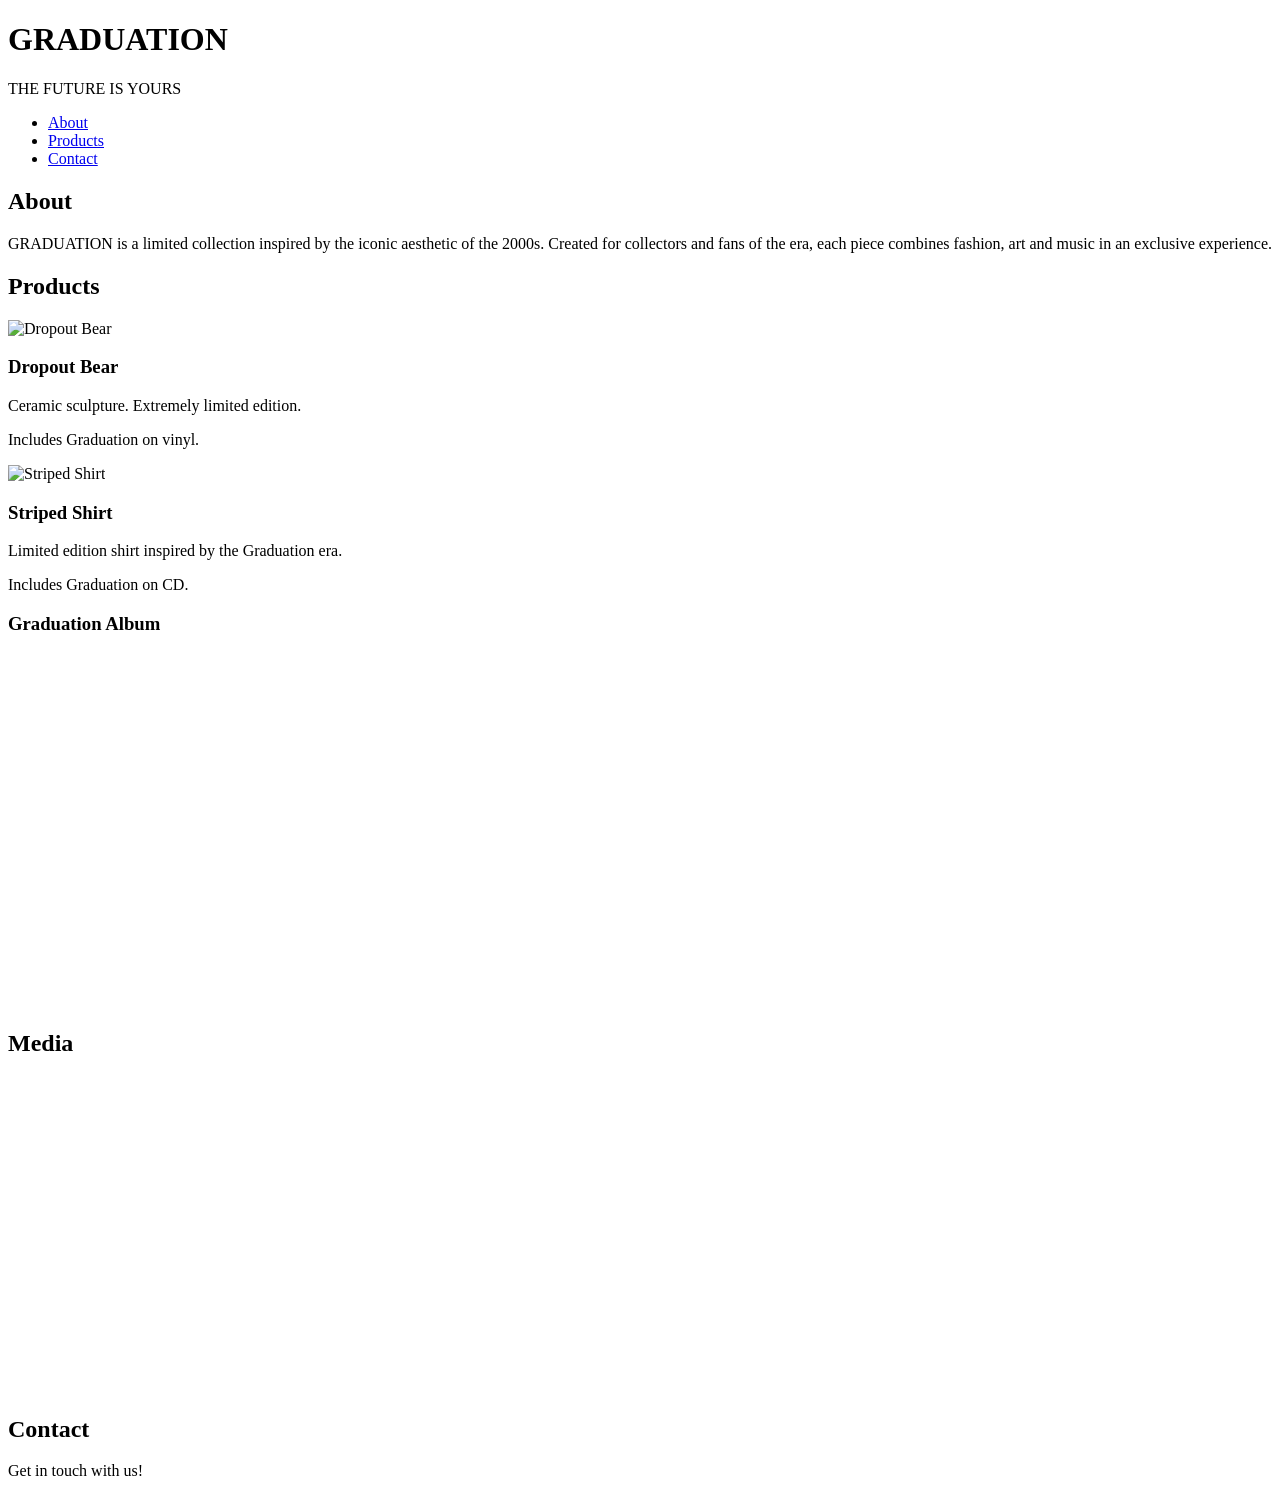
==== site-graduation/index.html @ fa640b5d "graduation site" ====
<!DOCTYPE html>
<html lang="en">
<head>
    <meta charset="UTF-8">
    <meta name="viewport" content="width=device-width, initial-scale=1.0">
    <link rel="stylesheet" href="css/style.css">
    <title>GRADUATION</title>
</head>
<body>
    <header>
        <h1>GRADUATION</h1>
        <p>THE FUTURE IS YOURS</p>
    </header>
    <nav>
        <ul>
            <li><a href="#about">About</a></li>
            <li><a href="#products">Products</a></li>
            <li><a href="#contact">Contact</a></li>
        </ul>
    </nav>
    <section id="about">
        <h2>About</h2>
        <p>GRADUATION is a limited collection inspired by the iconic
        aesthetic of the 2000s. Created for collectors and fans of
        the era, each piece combines fashion, art and music in an
        exclusive experience.</p>
    </section>
    <section id="products">
        <h2>Products</h2>
        <article>
            <img src="media/img/dropout-bear.jpg" alt="Dropout Bear" loading="lazy">
            <h3>Dropout Bear</h3>
            <p>Ceramic sculpture. Extremely limited edition.</p>
            <p>Includes Graduation on vinyl.</p>
        </article>
        <article>
            <img src="media/img/striped-shirt.jpg" alt="Striped Shirt" loading="lazy">
            <h3>Striped Shirt</h3>
            <p>Limited edition shirt inspired by the Graduation era.</p>
            <p>Includes Graduation on CD.</p>
        </article>
    </section>
    <div class="audio">
        <h3>Graduation Album</h3>
       <iframe data-testid="embed-iframe" style="border-radius:12px" src="https://open.spotify.com/embed/album/4SZko61aMnmgvNhfhgTuD3?utm_source=generator&si=0a57d7dd8cbe471b" width="100%" height="352" frameBorder="0" allowfullscreen="" allow="autoplay; clipboard-write; encrypted-media; fullscreen; picture-in-picture" loading="lazy"></iframe>
    <section id="media">
        <h2>Media</h2>
        <iframe width="560" height="315" src="https://www.youtube.com/watch?v=BOhsMF_4TtY" title="YouTube video player" frameborder="0" allow="accelerometer; autoplay; clipboard-write; encrypted-media; gyroscope; picture-in-picture" allowfullscreen>Your browser does not support the video element.</iframe>
    </section>
    
    </div>
    <section id="contact">
        <h2>Contact</h2>
        <p>Get in touch with us!</p>
    </section>
</body>
</html>
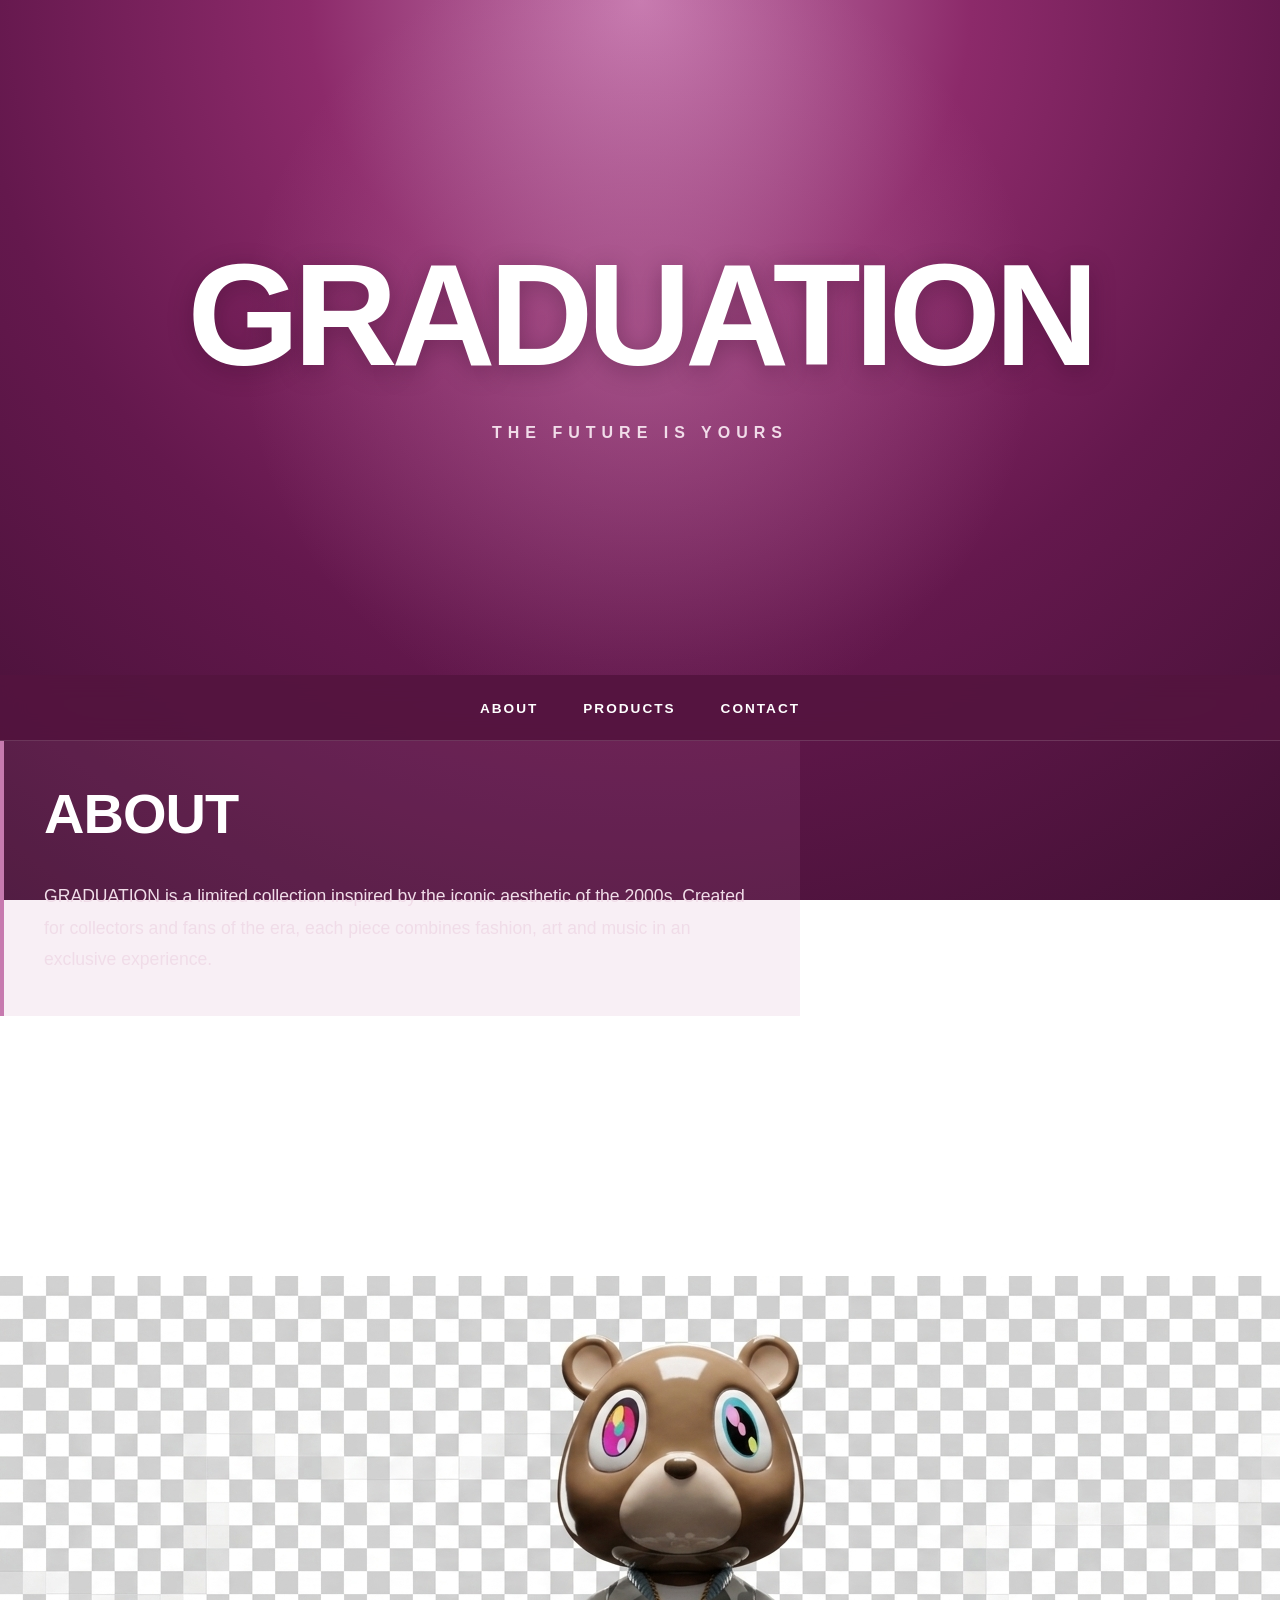
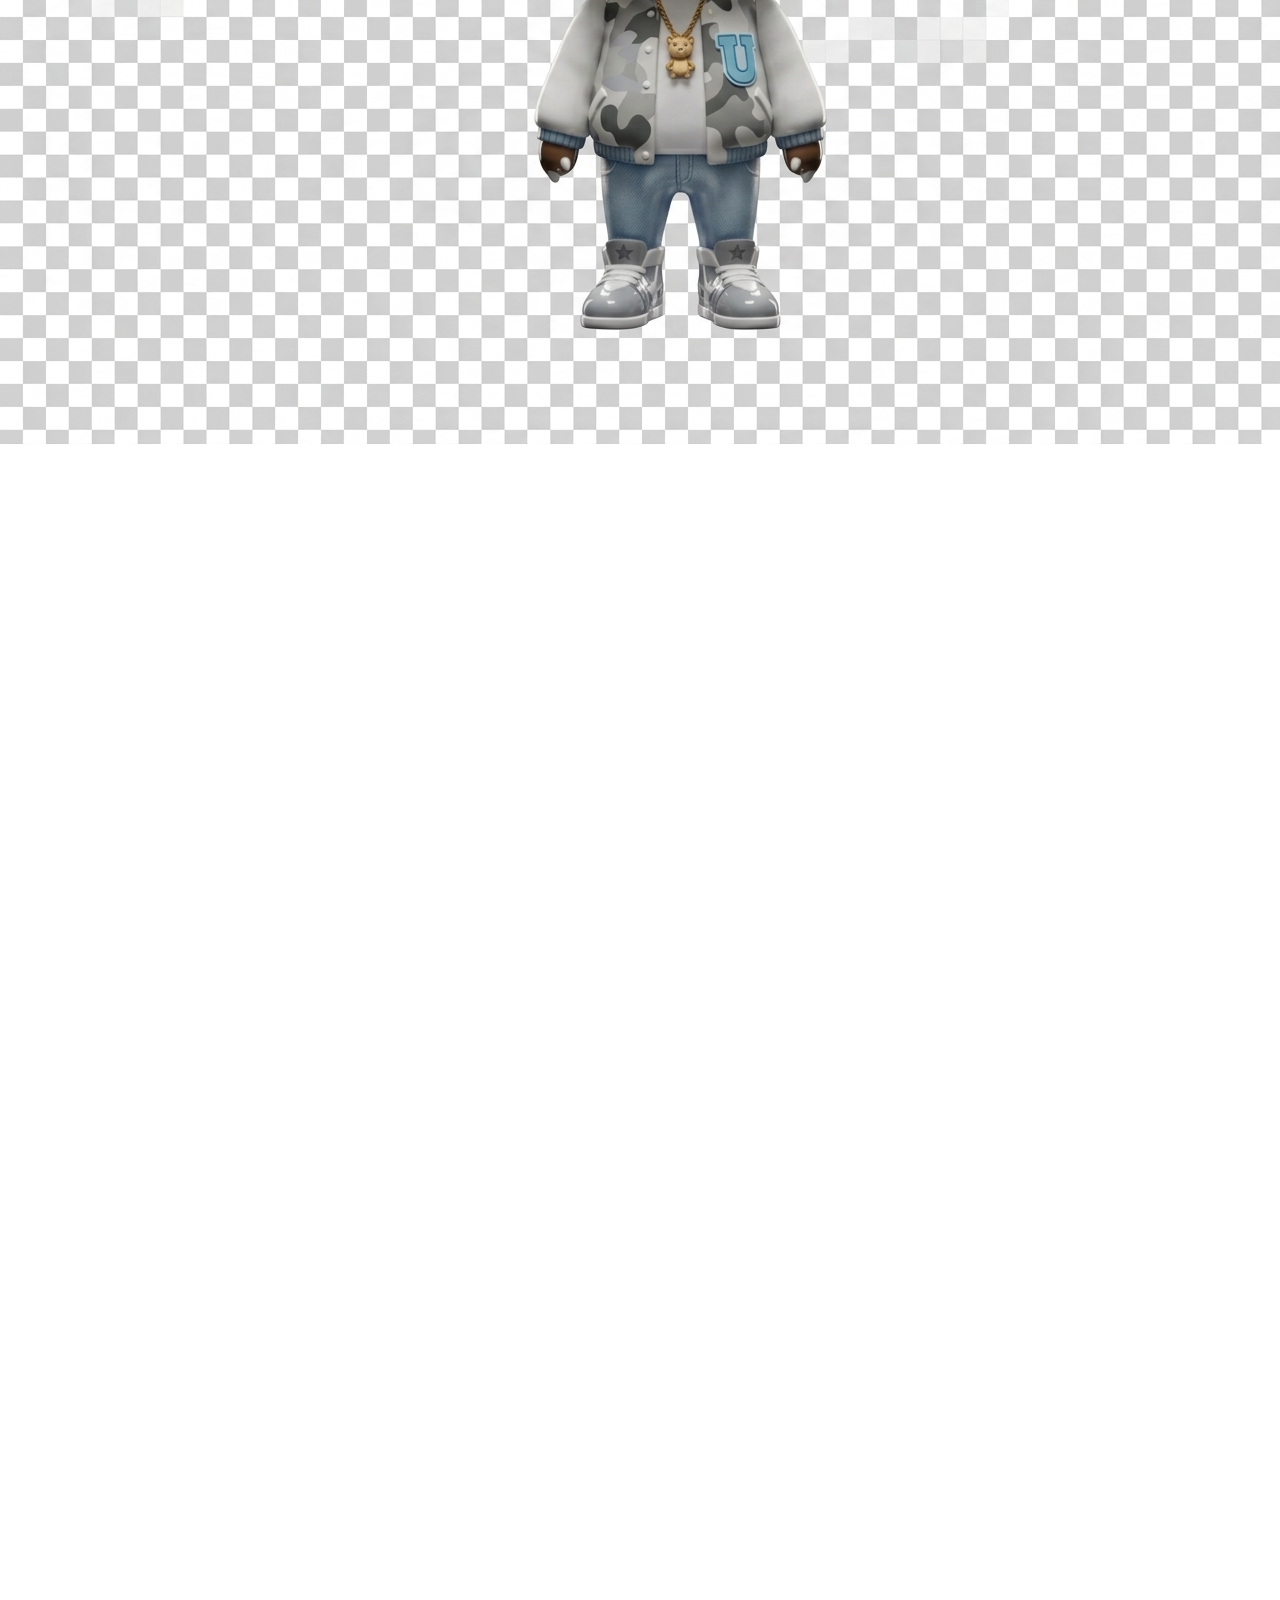
==== commit 08708e44: "Aula 07 e algumas atualizaçoes" ====
--- a/site-graduation/index.html
+++ b/site-graduation/index.html
@@ -28,7 +28,7 @@
     <section id="products">
         <h2>Products</h2>
         <article>
-            <img src="media/img/dropout-bear.jpg" alt="Dropout Bear" loading="lazy">
+            <img src="media/img/dropout-bear(2).jpg" alt="Dropout Bear" loading="lazy">
             <h3>Dropout Bear</h3>
             <p>Ceramic sculpture. Extremely limited edition.</p>
             <p>Includes Graduation on vinyl.</p>
@@ -45,13 +45,16 @@
        <iframe data-testid="embed-iframe" style="border-radius:12px" src="https://open.spotify.com/embed/album/4SZko61aMnmgvNhfhgTuD3?utm_source=generator&si=0a57d7dd8cbe471b" width="100%" height="352" frameBorder="0" allowfullscreen="" allow="autoplay; clipboard-write; encrypted-media; fullscreen; picture-in-picture" loading="lazy"></iframe>
     <section id="media">
         <h2>Media</h2>
-        <iframe width="560" height="315" src="https://www.youtube.com/watch?v=BOhsMF_4TtY" title="YouTube video player" frameborder="0" allow="accelerometer; autoplay; clipboard-write; encrypted-media; gyroscope; picture-in-picture" allowfullscreen>Your browser does not support the video element.</iframe>
+        <iframe width="560" height="315" src="https://www.youtube.com/watch?v=BOhsMF_4TtY" title="Speech" frameborder="0" allow="accelerometer; autoplay; clipboard-write; encrypted-media; gyroscope; picture-in-picture" allowfullscreen>Your browser does not support the video element.</iframe>
     </section>
     
     </div>
     <section id="contact">
         <h2>Contact</h2>
-        <p>Get in touch with us!</p>
+        <p>Get in touch with us: Graduation2007@gmail.com</p>
     </section>
+    <footer>
+        <p>&copy; 2007 GRADUATION. All rights reserved.</p>
+    </footer>
 </body>
 </html>
--- a/site-graduation/css/style.css
+++ b/site-graduation/css/style.css
@@ -0,0 +1,296 @@
+/* =========================================
+   GRADUATION
+   Color: #8C2A6A
+========================================= */
+
+
+/* =========================================
+   RESET
+========================================= */
+
+* {
+    margin: 0;
+    padding: 0;
+    box-sizing: border-box;
+}
+
+html {
+    scroll-behavior: smooth;
+}
+
+body {
+    font-family: Arial, Helvetica, sans-serif;
+    color: #ffffff;
+
+    background:
+        radial-gradient(
+            circle at 50% 0%,
+            #c77aaf 0%,
+            #8c2a6a 30%,
+            #64184d 60%,
+            #421034 100%
+        );
+
+    background-attachment: fixed;
+}
+
+
+/* =========================================
+   HEADER
+========================================= */
+
+header {
+    min-height: 75vh;
+
+    display: flex;
+    flex-direction: column;
+    justify-content: center;
+    align-items: center;
+
+    text-align: center;
+
+    padding: 60px 20px;
+
+    background:
+        radial-gradient(
+            circle at center,
+            rgba(214, 153, 195, 0.35),
+            transparent 55%
+        );
+}
+
+header h1 {
+    font-family: Arial, Helvetica, sans-serif;
+
+    font-size: clamp(4rem, 12vw, 9rem);
+
+    font-weight: 900;
+
+    letter-spacing: -6px;
+
+    color: #ffffff;
+
+    text-shadow:
+        0 5px 25px rgba(50, 8, 38, 0.35);
+}
+
+header p {
+    margin-top: 25px;
+
+    color: #f1dce9;
+
+    font-size: 1rem;
+
+    font-weight: bold;
+
+    letter-spacing: 6px;
+}
+
+
+/* =========================================
+   NAVIGATION
+========================================= */
+
+nav {
+    position: sticky;
+    top: 0;
+
+    z-index: 100;
+
+    background: rgba(84, 20, 63, 0.85);
+
+    backdrop-filter: blur(12px);
+
+    border-bottom: 1px solid rgba(255, 255, 255, 0.15);
+}
+
+nav ul {
+    min-height: 65px;
+
+    display: flex;
+    justify-content: center;
+    align-items: center;
+
+    gap: 45px;
+
+    list-style: none;
+}
+
+nav a {
+    color: #ffffff;
+
+    text-decoration: none;
+
+    font-size: 0.85rem;
+
+    font-weight: bold;
+
+    letter-spacing: 2px;
+
+    text-transform: uppercase;
+
+    transition: color 0.3s ease;
+}
+
+nav a:hover {
+    color: #e7b8d3;
+}
+
+
+/* =========================================
+   MAIN
+========================================= */
+
+main {
+    width: min(1150px, 90%);
+
+    margin: auto;
+
+    padding: 100px 0;
+}
+
+section {
+    margin-bottom: 130px;
+}
+
+section h2 {
+    margin-bottom: 35px;
+
+    font-size: clamp(2rem, 5vw, 3.5rem);
+
+    font-weight: 900;
+
+    text-transform: uppercase;
+
+    letter-spacing: -1px;
+
+    color: #ffffff;
+}
+
+
+/* =========================================
+   ABOUT
+========================================= */
+
+#about {
+    max-width: 800px;
+
+    padding: 40px;
+
+    background: rgba(199, 122, 175, 0.12);
+
+    border-left: 4px solid #c77aaf;
+}
+
+#about p {
+    color: #f0dce8;
+
+    font-size: 1.1rem;
+
+    line-height: 1.8;
+}
+
+
+/* =========================================
+   PRODUCTS
+========================================= */
+
+#products {
+    display: grid;
+
+    grid-template-columns: 1.3fr 0.7fr;
+
+    gap: 30px;
+
+    align-items: start;
+}
+
+#products h2 {
+    grid-column: 1 / -1;
+}
+
+
+/* =========================================
+   PRODUCT
+========================================= */
+
+.product {
+    overflow: hidden;
+
+    background:
+        linear-gradient(
+            145deg,
+            rgba(199, 122, 175, 0.20),
+            rgba(84, 20, 63, 0.35)
+        );
+
+    border: 1px solid rgba(255, 255, 255, 0.15);
+
+    box-shadow:
+        0 20px 50px rgba(53, 8, 40, 0.25);
+
+    transition:
+        transform 0.3s ease,
+        box-shadow 0.3s ease;
+}
+
+.product:hover {
+    transform: translateY(-8px);
+
+    box-shadow:
+        0 30px 70px rgba(53, 8, 40, 0.35);
+}
+/* =========================================
+   PRODUCT IMAGES
+========================================= */
+
+.product img {
+    display: block;
+    width: 100%;
+    object-fit: contain;
+}
+
+
+/* =========================================
+   DROPOUT BEAR
+========================================= */
+
+ .product img {
+    width: 1%;
+    height: 600px;
+
+    object-fit: contain;
+    object-position: center;
+
+    padding: 30px;
+
+    background:
+        radial-gradient(
+            circle at center,
+            #c77aaf 0%,
+            #8c2a6a 50%,
+            #54143f 100%
+        );
+}
+
+
+/* =========================================
+   STRIPED SHIRT
+========================================= */
+
+.product:not(.featured) img {
+    width: 100%;
+    height: 400px;
+
+    object-fit: contain;
+    object-position: center;
+
+    padding: 25px;
+
+    background:
+        linear-gradient(
+            145deg,
+            #a94c88,
+            #6a1e52
+        );
+}
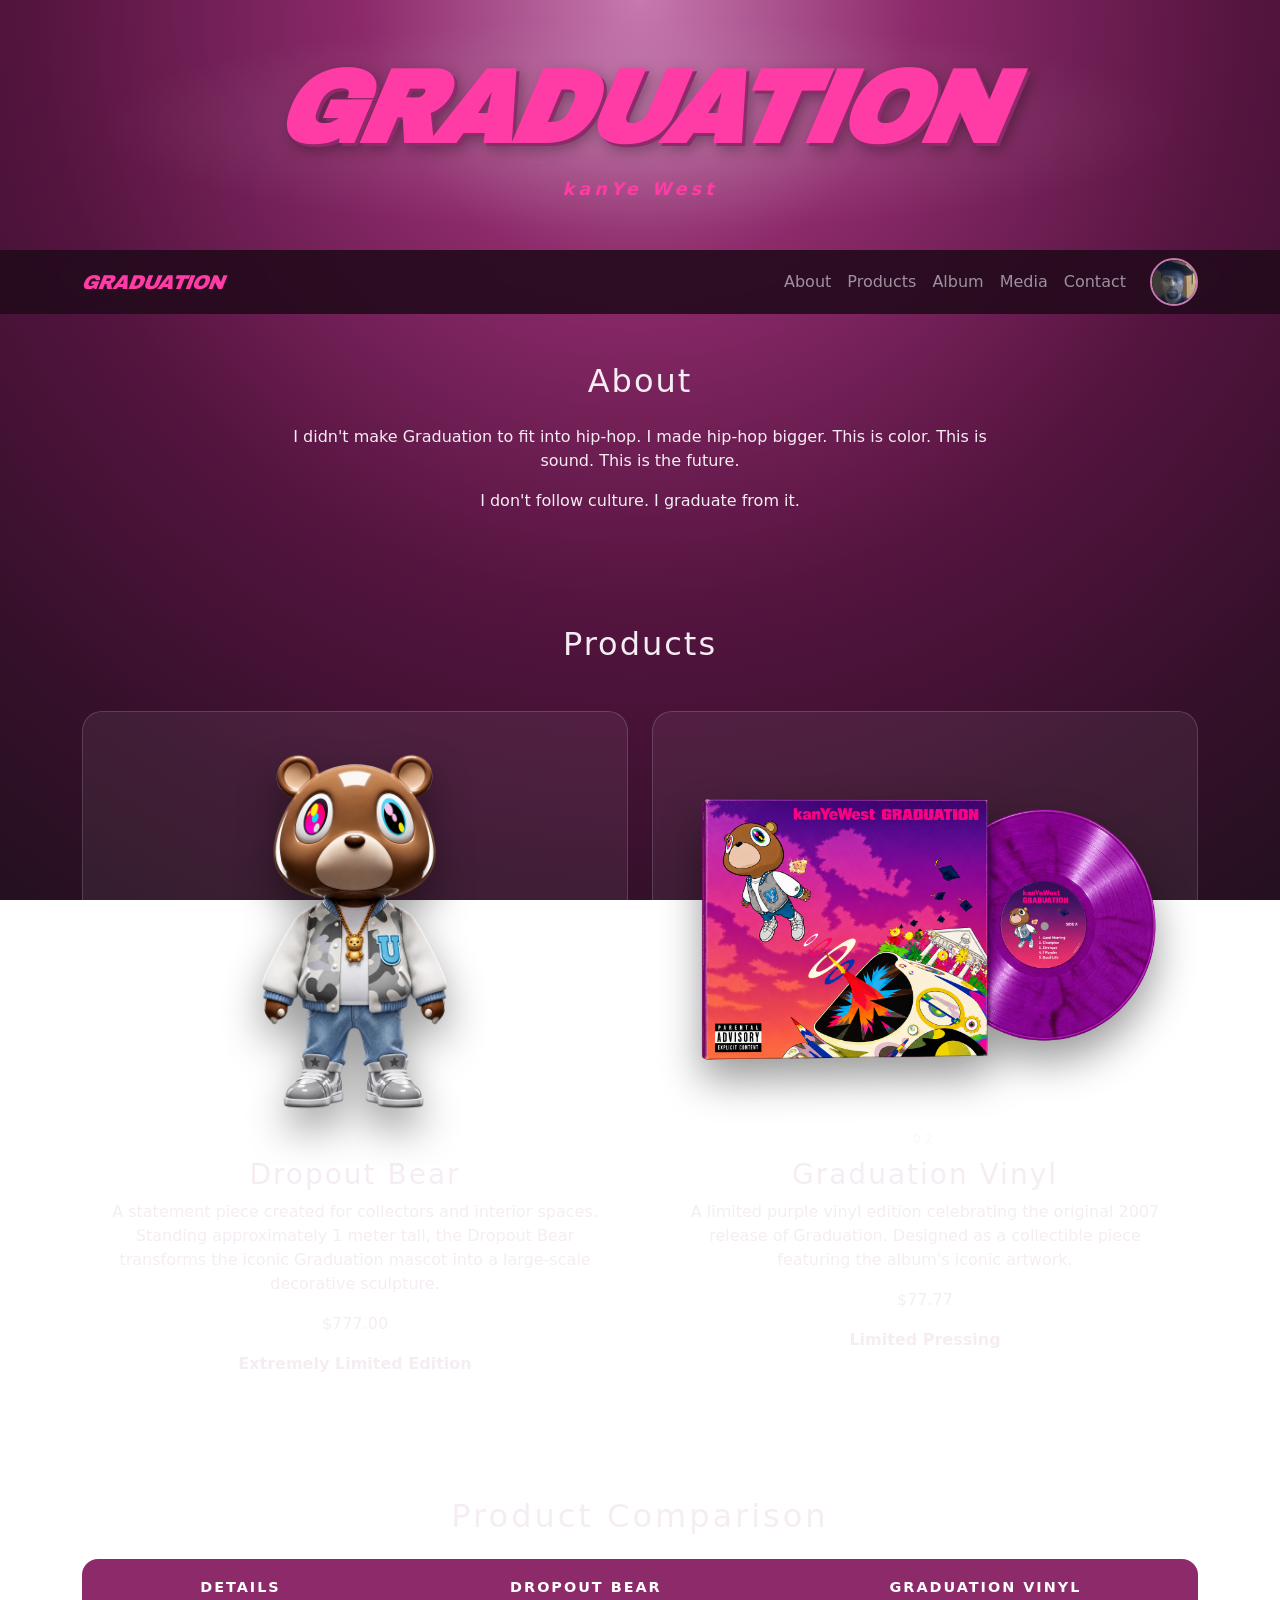
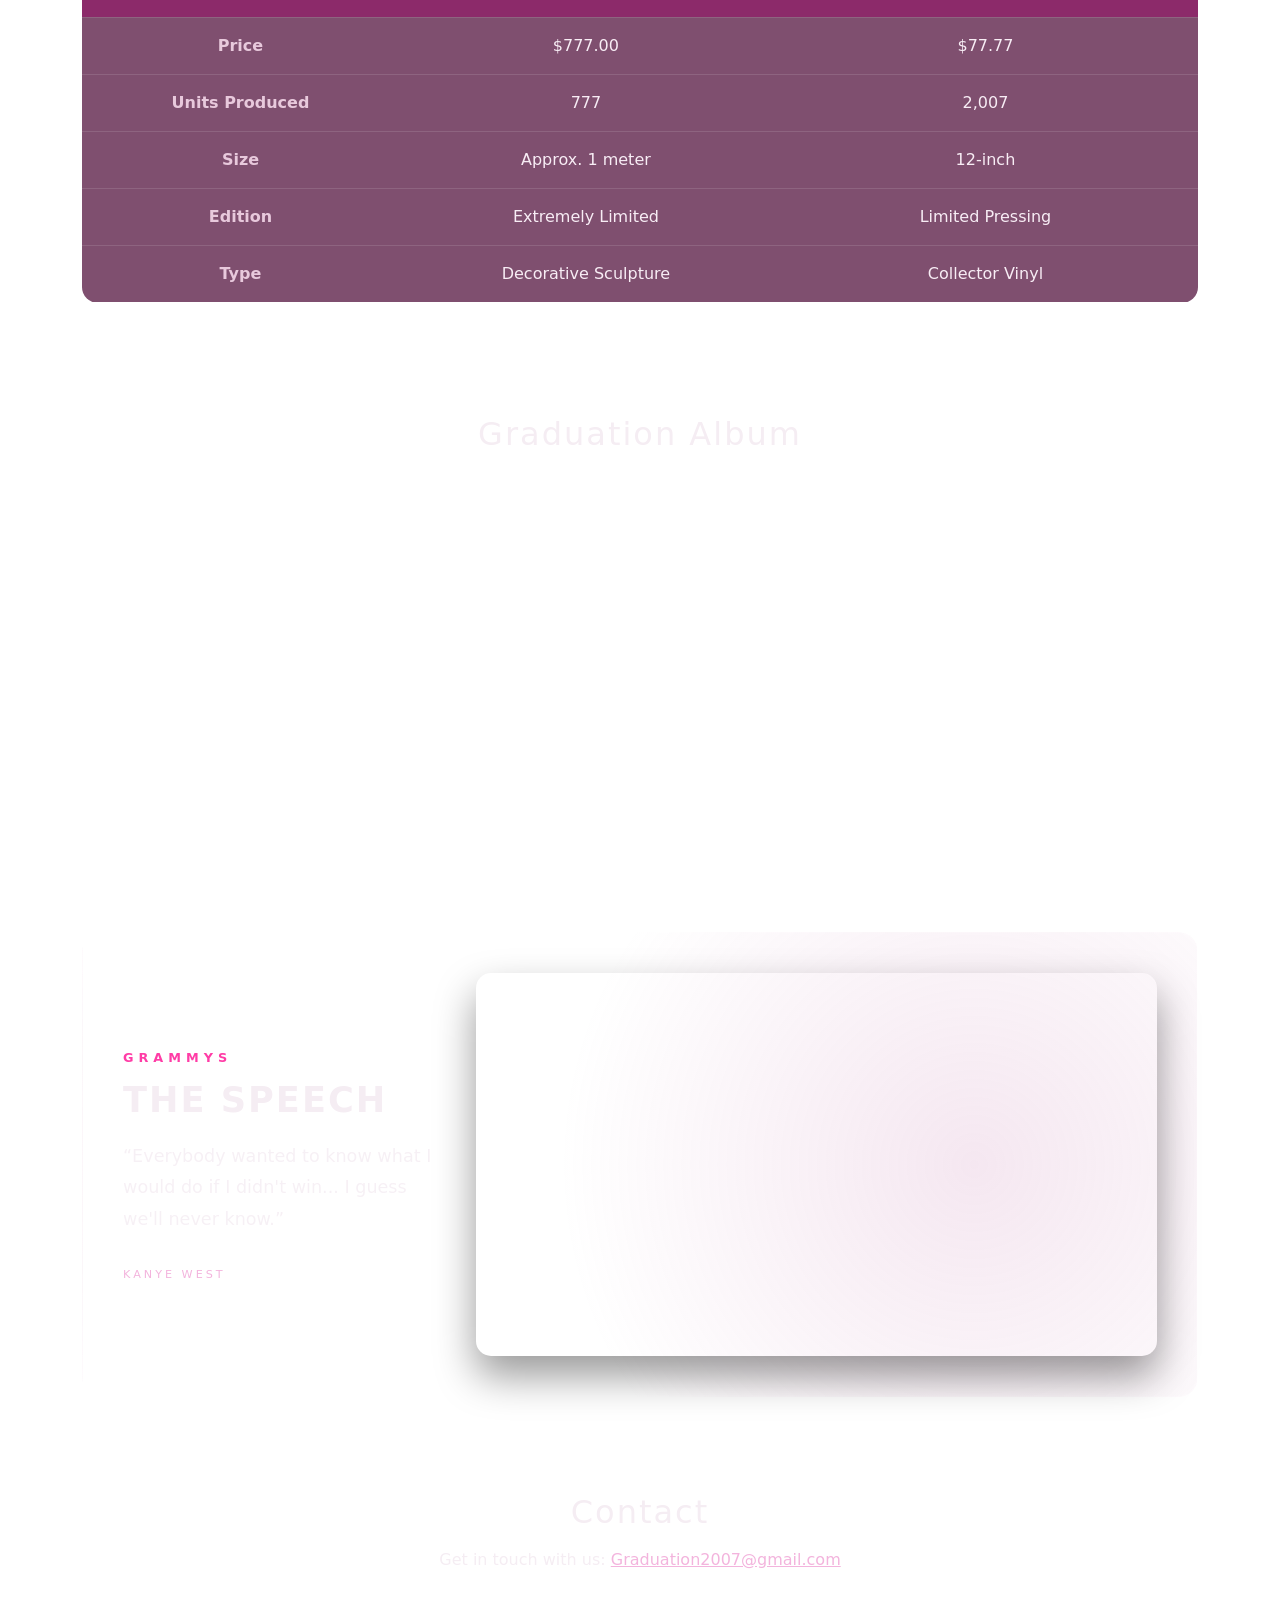
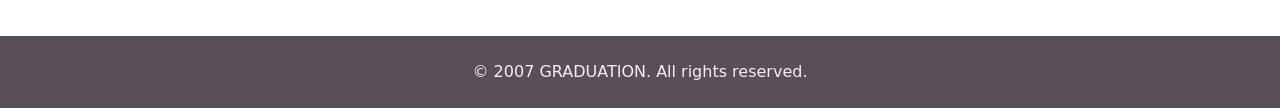
==== commit 320cc0cf: "Site Graduation completed" ====
--- a/site-graduation/index.html
+++ b/site-graduation/index.html
@@ -1,60 +1,355 @@
 <!DOCTYPE html>
 <html lang="en">
+
 <head>
     <meta charset="UTF-8">
     <meta name="viewport" content="width=device-width, initial-scale=1.0">
+    <link rel="icon" type="image/png" href="media/img/bear-icon.png">
+
+    <!-- Bootstrap -->
+    <link href="https://cdn.jsdelivr.net/npm/bootstrap@5.3.8/dist/css/bootstrap.min.css" rel="stylesheet">
+    <link rel="preconnect" href="https://fonts.googleapis.com">
+    <link rel="preconnect" href="https://fonts.gstatic.com" crossorigin>
+
+    <link href="https://fonts.googleapis.com/css2?family=Archivo+Black&display=swap" rel="stylesheet">
+
     <link rel="stylesheet" href="css/style.css">
+
+    <!-- Seu CSS -->
+    <link rel="stylesheet" href="css/style.css">
+
     <title>GRADUATION</title>
 </head>
+
 <body>
-    <header>
-        <h1>GRADUATION</h1>
-        <p>THE FUTURE IS YOURS</p>
-    </header>
-    <nav>
-        <ul>
-            <li><a href="#about">About</a></li>
-            <li><a href="#products">Products</a></li>
-            <li><a href="#contact">Contact</a></li>
-        </ul>
+
+    <!-- HEADER -->
+    <header class="text-center py-5">
+    <div class="container">
+        <h1 class="graduation-logo">GRADUATION</h1>
+        <p class="kanye-name">kanYe West</p>
+    </div>
+</header>
+
+
+    <!-- NAV -->
+    <nav class="navbar navbar-expand-md navbar-dark sticky-top">
+        <div class="container">
+
+            <a class="navbar-brand graduation-brand" href="#">GRADUATION</a>
+
+            <button class="navbar-toggler" type="button" data-bs-toggle="collapse" data-bs-target="#menu">
+                <span class="navbar-toggler-icon"></span>
+            </button>
+
+            <div class="collapse navbar-collapse" id="menu">
+
+                <ul class="navbar-nav ms-auto">
+
+                    <li class="nav-item">
+                        <a class="nav-link" href="#about">About</a>
+                    </li>
+
+                    <li class="nav-item">
+                        <a class="nav-link" href="#products">Products</a>
+                    </li>
+
+                    <li class="nav-item">
+                        <a class="nav-link" href="#album">Album</a>
+                    </li>
+
+                    <li class="nav-item">
+                        <a class="nav-link" href="#media">Media</a>
+                    </li>
+
+                    <li class="nav-item">
+                        <a class="nav-link" href="#contact">Contact</a>
+                    </li>
+
+                </ul>
+
+                <img src="media/img/User.jpg" alt="User" class="user-photo ms-3">
+
+            </div>
+
+        </div>
     </nav>
-    <section id="about">
-        <h2>About</h2>
-        <p>GRADUATION is a limited collection inspired by the iconic
-        aesthetic of the 2000s. Created for collectors and fans of
-        the era, each piece combines fashion, art and music in an
-        exclusive experience.</p>
-    </section>
-    <section id="products">
-        <h2>Products</h2>
-        <article>
-            <img src="media/img/dropout-bear(2).jpg" alt="Dropout Bear" loading="lazy">
-            <h3>Dropout Bear</h3>
-            <p>Ceramic sculpture. Extremely limited edition.</p>
-            <p>Includes Graduation on vinyl.</p>
-        </article>
-        <article>
-            <img src="media/img/striped-shirt.jpg" alt="Striped Shirt" loading="lazy">
-            <h3>Striped Shirt</h3>
-            <p>Limited edition shirt inspired by the Graduation era.</p>
-            <p>Includes Graduation on CD.</p>
-        </article>
-    </section>
-    <div class="audio">
-        <h3>Graduation Album</h3>
-       <iframe data-testid="embed-iframe" style="border-radius:12px" src="https://open.spotify.com/embed/album/4SZko61aMnmgvNhfhgTuD3?utm_source=generator&si=0a57d7dd8cbe471b" width="100%" height="352" frameBorder="0" allowfullscreen="" allow="autoplay; clipboard-write; encrypted-media; fullscreen; picture-in-picture" loading="lazy"></iframe>
-    <section id="media">
-        <h2>Media</h2>
-        <iframe width="560" height="315" src="https://www.youtube.com/watch?v=BOhsMF_4TtY" title="Speech" frameborder="0" allow="accelerometer; autoplay; clipboard-write; encrypted-media; gyroscope; picture-in-picture" allowfullscreen>Your browser does not support the video element.</iframe>
-    </section>
-    
-    </div>
-    <section id="contact">
-        <h2>Contact</h2>
-        <p>Get in touch with us: Graduation2007@gmail.com</p>
-    </section>
-    <footer>
-        <p>&copy; 2007 GRADUATION. All rights reserved.</p>
+
+
+    <main>
+
+        <!-- ABOUT -->
+        <section id="about" class="container py-5 text-center">
+
+            <div class="row justify-content-center">
+
+                <div class="col-lg-8">
+
+                    <h2 class="mb-4">About</h2>
+
+                    <p class="about-quote">
+                        I didn't make Graduation to fit into hip-hop.
+    I made hip-hop bigger.
+    This is color. This is sound. This is the future.
+                    </p>
+                    <p class="about-quote">
+                        I don't follow culture. I graduate from it.
+
+                    </p>
+
+                </div>
+
+            </div>
+
+        </section>
+
+
+        <!-- PRODUCTS -->
+        <section id="products" class="container py-5">
+
+            <h2 class="text-center mb-5">
+                Products
+            </h2>
+
+
+            <div class="row g-4 align-items-stretch">
+
+                <!-- BEAR -->
+                <div class="col-md-6">
+
+                    <article class="product-card h-100 p-4 text-center">
+
+                        <div class="product-image d-flex justify-content-center align-items-center">
+                            <img src="media/img/dropoutbear.png" class="img-fluid bear" alt="Dropout Bear">
+                        </div>
+
+                        <span class="product-number">
+                            01
+                        </span>
+
+                        <h3 class="mt-2">
+                            Dropout Bear
+                        </h3>
+
+                        <p>
+                            A statement piece created for collectors and interior spaces.
+                            Standing approximately 1 meter tall, the Dropout Bear transforms
+                            the iconic Graduation mascot into a large-scale decorative sculpture.
+                        </p>
+                        <p class="price">$777.00</p>
+
+                        <p class="fw-bold mb-0">
+                            Extremely Limited Edition
+
+                        </p>
+
+
+
+                    </article>
+
+                </div>
+
+
+                <!-- VINYL -->
+                <div class="col-md-6">
+
+                    <article class="product-card h-100 p-4 text-center">
+
+                        <div class="product-image d-flex justify-content-center align-items-center">
+                            <img src="media/img/graduation-vinyl.png" class="img-fluid vinyl" alt="Graduation Vinyl">
+                        </div>
+
+                        <span class="product-number">
+                            02
+                        </span>
+
+                        <h3 class="mt-2">
+                            Graduation Vinyl
+                        </h3>
+
+                        <p>
+                            A limited purple vinyl edition celebrating the original
+                            2007 release of Graduation. Designed as a collectible piece
+                            featuring the album's iconic artwork.
+                        </p>
+                        <p class="price">$77.77</p>
+
+                        <p class="fw-bold mb-0">
+                            Limited Pressing
+                        </p>
+
+
+
+                    </article>
+
+                </div>
+
+            </div>
+
+        </section>
+        <!-- PRODUCT COMPARISON -->
+        <section id="comparison" class="container py-5">
+
+            <h2 class="text-center mb-4">Product Comparison</h2>
+
+            <div class="table-responsive">
+
+                <table class="table graduation-table text-center align-middle">
+
+                    <thead>
+                        <tr>
+                            <th>Details</th>
+                            <th>Dropout Bear</th>
+                            <th>Graduation Vinyl</th>
+                        </tr>
+                    </thead>
+
+                    <tbody>
+
+                        <tr>
+                            <td>Price</td>
+                            <td>$777.00</td>
+                            <td>$77.77</td>
+                        </tr>
+
+                        <tr>
+                            <td>Units Produced</td>
+                            <td>777</td>
+                            <td>2,007</td>
+                        </tr>
+
+                        <tr>
+                            <td>Size</td>
+                            <td>Approx. 1 meter</td>
+                            <td>12-inch</td>
+                        </tr>
+
+                        <tr>
+                            <td>Edition</td>
+                            <td>Extremely Limited</td>
+                            <td>Limited Pressing</td>
+                        </tr>
+
+                        <tr>
+                            <td>Type</td>
+                            <td>Decorative Sculpture</td>
+                            <td>Collector Vinyl</td>
+                        </tr>
+
+                    </tbody>
+
+                </table>
+
+            </div>
+
+        </section>
+
+
+        <!-- SPOTIFY -->
+        <section id="album" class="container py-5">
+
+            <h2 class="text-center mb-4">
+                Graduation Album
+            </h2>
+
+            <div class="row justify-content-center">
+
+                <div class="col-lg-8">
+
+                    <iframe class="w-100 spotify-player"
+                        src="https://open.spotify.com/embed/album/4SZko61aMnmgvNhfhgTuD3" height="352" frameborder="0"
+                        allowfullscreen
+                        allow="autoplay; clipboard-write; encrypted-media; fullscreen; picture-in-picture"
+                        loading="lazy">
+                    </iframe>
+
+                </div>
+
+            </div>
+
+        </section>
+
+
+        <!-- MEDIA -->
+        <section id="media" class="container py-5">
+
+    <div class="media-card">
+
+        <div class="row align-items-center g-4">
+
+            <div class="col-lg-4 text-center text-lg-start">
+
+                <span class="media-year">GRAMMYS</span>
+
+                <h2 class="media-title">
+                    THE SPEECH
+                </h2>
+
+                <p class="media-text">
+                    “Everybody wanted to know what I would do
+                    if I didn't win... I guess we'll never know.”
+                </p>
+
+                <span class="media-label">
+                    KANYE WEST
+                </span>
+
+            </div>
+
+            <div class="col-lg-8">
+
+                <div class="video-wrapper">
+
+                    <div class="ratio ratio-16x9">
+
+                        <iframe
+                            src="https://www.youtube.com/embed/BOhsMF_4TtY"
+                            title="Kanye West Grammy Speech"
+                            allowfullscreen>
+                        </iframe>
+
+                    </div>
+
+                </div>
+
+            </div>
+
+        </section>
+
+
+        <!-- CONTACT -->
+        <section id="contact" class="container py-5 text-center">
+
+            <h2 class="mb-3">
+                Contact
+            </h2>
+
+            <p>
+                Get in touch with us:
+                <a href="mailto:Graduation2007@gmail.com">
+                    Graduation2007@gmail.com
+                </a>
+            </p>
+
+        </section>
+
+    </main>
+
+
+    <!-- FOOTER -->
+    <footer class="text-center py-4">
+
+        <p class="mb-0">
+            &copy; 2007 GRADUATION. All rights reserved.
+        </p>
+
     </footer>
+
+
+    <!-- Bootstrap JS -->
+    <script src="https://cdn.jsdelivr.net/npm/bootstrap@5.3.8/dist/js/bootstrap.bundle.min.js">
+    </script>
+
 </body>
+
 </html>
--- a/site-graduation/css/style.css
+++ b/site-graduation/css/style.css
@@ -1,296 +1,300 @@
-/* =========================================
-   GRADUATION
-   Color: #8C2A6A
-========================================= */
-
-
-/* =========================================
-   RESET
-========================================= */
-
-* {
-    margin: 0;
-    padding: 0;
-    box-sizing: border-box;
-}
-
-html {
-    scroll-behavior: smooth;
-}
-
 body {
-    font-family: Arial, Helvetica, sans-serif;
-    color: #ffffff;
-
     background:
         radial-gradient(
             circle at 50% 0%,
             #c77aaf 0%,
-            #8c2a6a 30%,
-            #64184d 60%,
-            #421034 100%
+            #8c2a6a 25%,
+            #54143f 55%,
+            #36102b 80%,
+            #24101f 100%
         );
 
     background-attachment: fixed;
-}
-
-
-/* =========================================
-   HEADER
-========================================= */
+
+    color: #f5edf3;
+}
+
 
 header {
-    min-height: 75vh;
-
-    display: flex;
-    flex-direction: column;
-    justify-content: center;
-    align-items: center;
-
-    text-align: center;
-
-    padding: 60px 20px;
-
     background:
         radial-gradient(
-            circle at center,
-            rgba(214, 153, 195, 0.35),
-            transparent 55%
+            ellipse at center,
+            rgba(255, 255, 255, 0.15),
+            transparent 60%
         );
 }
 
-header h1 {
-    font-family: Arial, Helvetica, sans-serif;
-
-    font-size: clamp(4rem, 12vw, 9rem);
-
+
+nav {
+    background: rgba(35, 10, 28, 0.9);
+    backdrop-filter: blur(10px);
+}
+
+
+h1,
+h2,
+h3 {
+    letter-spacing: 2px;
+}
+
+
+section {
+    scroll-margin-top: 80px;
+}
+
+
+.product-card {
+    background: rgba(255, 255, 255, 0.06);
+
+    border: 1px solid rgba(255, 255, 255, 0.15);
+
+    border-radius: 20px;
+
+    transition: 0.3s;
+}
+
+
+.product-card:hover {
+    transform: translateY(-8px);
+
+    box-shadow:
+        0 20px 40px rgba(0, 0, 0, 0.35);
+}
+
+
+.product-image {
+    height: 390px;
+}
+
+
+.product-image img {
+    max-height: 360px;
+
+    object-fit: contain;
+
+    filter:
+        drop-shadow(
+            0 20px 20px rgba(0, 0, 0, 0.4)
+        );
+
+    transition: 0.3s;
+}
+
+
+.product-card:hover img {
+    transform: scale(1.04);
+}
+
+
+.bear {
+    max-width: 290px;
+}
+
+
+.vinyl {
+    max-width: 470px;
+}
+
+
+.product-number {
+    font-size: 0.8rem;
+
+    letter-spacing: 4px;
+
+    opacity: 0.5;
+}
+
+
+.spotify-player {
+    border-radius: 15px;
+}
+
+
+#contact a {
+    color: #f3b4dd;
+}
+
+
+footer {
+    background: rgba(20, 5, 16, 0.7);
+}
+
+
+@media (max-width: 768px) {
+
+    .product-image {
+        height: 300px;
+    }
+
+    .bear {
+        max-width: 220px;
+    }
+
+}
+.user-photo {
+    width: 48px;
+    height: 48px;
+
+    object-fit: cover;
+
+    border-radius: 50%;
+    border: 2px solid #c77aaf;
+
+    cursor: pointer;
+}
+.user-photo {
+    width: 48px;
+    height: 48px;
+    object-fit: cover;
+    border-radius: 50%;
+    border: 2px solid #c77aaf;
+    cursor: pointer;
+    transition: 0.3s;
+}
+
+.user-photo:hover {
+    transform: scale(1.1);
+}
+.graduation-table {
+    --bs-table-bg: rgba(84, 20, 63, 0.75);
+    --bs-table-color: #f8edf5;
+    --bs-table-border-color: rgba(255, 255, 255, 0.12);
+
+    overflow: hidden;
+    border-radius: 16px;
+    backdrop-filter: blur(10px);
+}
+
+.graduation-table thead th {
+    background: #8C2A6A;
+    color: white;
+
+    padding: 18px;
+
+    font-size: 0.9rem;
+    letter-spacing: 2px;
+    text-transform: uppercase;
+}
+
+.graduation-table td {
+    padding: 16px;
+}
+
+.graduation-table tbody tr {
+    transition: 0.3s;
+}
+
+.graduation-table tbody tr:hover {
+    --bs-table-bg: rgba(199, 122, 175, 0.18);
+}
+
+.graduation-table tbody td:first-child {
+    font-weight: bold;
+    color: #e8c9dc;
+}
+
+#comparison h2 {
+    letter-spacing: 3px;
+}
+.graduation-logo {
+    display: inline-block;
+
+    font-family: "Archivo Black", sans-serif;
+    font-size: clamp(3rem, 8vw, 6.5rem);
+
+    color: #ff3ca6;
+
+    font-style: italic;
     font-weight: 900;
-
-    letter-spacing: -6px;
-
-    color: #ffffff;
+    letter-spacing: -4px;
+
+    transform: skewX(-10deg);
 
     text-shadow:
-        0 5px 25px rgba(50, 8, 38, 0.35);
-}
-
-header p {
-    margin-top: 25px;
-
-    color: #f1dce9;
-
-    font-size: 1rem;
-
-    font-weight: bold;
-
-    letter-spacing: 6px;
-}
-
-
-/* =========================================
-   NAVIGATION
-========================================= */
-
-nav {
-    position: sticky;
-    top: 0;
-
-    z-index: 100;
-
-    background: rgba(84, 20, 63, 0.85);
-
-    backdrop-filter: blur(12px);
-
-    border-bottom: 1px solid rgba(255, 255, 255, 0.15);
-}
-
-nav ul {
-    min-height: 65px;
-
-    display: flex;
-    justify-content: center;
-    align-items: center;
-
-    gap: 45px;
-
-    list-style: none;
-}
-
-nav a {
-    color: #ffffff;
-
-    text-decoration: none;
-
-    font-size: 0.85rem;
-
-    font-weight: bold;
-
-    letter-spacing: 2px;
-
-    text-transform: uppercase;
-
-    transition: color 0.3s ease;
-}
-
-nav a:hover {
-    color: #e7b8d3;
-}
-
-
-/* =========================================
-   MAIN
-========================================= */
-
-main {
-    width: min(1150px, 90%);
-
-    margin: auto;
-
-    padding: 100px 0;
-}
-
-section {
-    margin-bottom: 130px;
-}
-
-section h2 {
-    margin-bottom: 35px;
-
-    font-size: clamp(2rem, 5vw, 3.5rem);
-
-    font-weight: 900;
-
-    text-transform: uppercase;
-
+        3px 3px 0 #8c2a6a,
+        6px 6px 15px rgba(0, 0, 0, 0.35);
+
+    margin: 0;
+}
+.graduation-brand {
+    font-family: "Archivo Black", sans-serif;
+
+    color: #ff3ca6 !important;
+
+    font-style: italic;
     letter-spacing: -1px;
 
-    color: #ffffff;
-}
-
-
-/* =========================================
-   ABOUT
-========================================= */
-
-#about {
-    max-width: 800px;
-
+    transform: skewX(-8deg);
+}
+.kanye-name {
+    color: #ff3ca6;
+
+    font-size: 1.1rem;
+    font-weight: 700;
+    font-style: italic;
+
+    letter-spacing: 4px;
+
+    margin-top: 5px;
+    margin-bottom: 0;
+}
+.media-card {
     padding: 40px;
-
-    background: rgba(199, 122, 175, 0.12);
-
-    border-left: 4px solid #c77aaf;
-}
-
-#about p {
-    color: #f0dce8;
-
-    font-size: 1.1rem;
-
-    line-height: 1.8;
-}
-
-
-/* =========================================
-   PRODUCTS
-========================================= */
-
-#products {
-    display: grid;
-
-    grid-template-columns: 1.3fr 0.7fr;
-
-    gap: 30px;
-
-    align-items: start;
-}
-
-#products h2 {
-    grid-column: 1 / -1;
-}
-
-
-/* =========================================
-   PRODUCT
-========================================= */
-
-.product {
-    overflow: hidden;
-
-    background:
-        linear-gradient(
-            145deg,
-            rgba(199, 122, 175, 0.20),
-            rgba(84, 20, 63, 0.35)
-        );
-
-    border: 1px solid rgba(255, 255, 255, 0.15);
-
-    box-shadow:
-        0 20px 50px rgba(53, 8, 40, 0.25);
-
-    transition:
-        transform 0.3s ease,
-        box-shadow 0.3s ease;
-}
-
-.product:hover {
-    transform: translateY(-8px);
-
-    box-shadow:
-        0 30px 70px rgba(53, 8, 40, 0.35);
-}
-/* =========================================
-   PRODUCT IMAGES
-========================================= */
-
-.product img {
-    display: block;
-    width: 100%;
-    object-fit: contain;
-}
-
-
-/* =========================================
-   DROPOUT BEAR
-========================================= */
-
- .product img {
-    width: 1%;
-    height: 600px;
-
-    object-fit: contain;
-    object-position: center;
-
-    padding: 30px;
 
     background:
         radial-gradient(
-            circle at center,
-            #c77aaf 0%,
-            #8c2a6a 50%,
-            #54143f 100%
-        );
-}
-
-
-/* =========================================
-   STRIPED SHIRT
-========================================= */
-
-.product:not(.featured) img {
-    width: 100%;
-    height: 400px;
-
-    object-fit: contain;
-    object-position: center;
-
-    padding: 25px;
-
-    background:
-        linear-gradient(
-            145deg,
-            #a94c88,
-            #6a1e52
-        );
-}
+            circle at 80% 50%,
+            rgba(199, 122, 175, 0.18),
+            transparent 45%
+        ),
+        rgba(255, 255, 255, 0.04);
+
+    border: 1px solid rgba(255, 255, 255, 0.12);
+    border-radius: 20px;
+}
+
+.media-year {
+    color: #ff3ca6;
+
+    font-size: 0.8rem;
+    font-weight: bold;
+    letter-spacing: 5px;
+}
+
+.media-title {
+    margin: 10px 0 20px;
+
+    font-size: 2.2rem;
+    font-weight: bold;
+}
+
+.media-text {
+    font-size: 1.1rem;
+    line-height: 1.8;
+
+    opacity: 0.8;
+}
+
+.media-label {
+    display: inline-block;
+
+    margin-top: 15px;
+
+    color: #f3b4dd;
+
+    font-size: 0.7rem;
+    letter-spacing: 3px;
+}
+
+.video-wrapper {
+    overflow: hidden;
+
+    border-radius: 15px;
+
+    box-shadow:
+        0 20px 40px rgba(0, 0, 0, 0.4);
+}
+
+.video-wrapper iframe {
+    border: 0;
+}
--- a/site-graduation/css/style.css
+++ b/site-graduation/css/style.css
@@ -1,296 +1,300 @@
-/* =========================================
-   GRADUATION
-   Color: #8C2A6A
-========================================= */
-
-
-/* =========================================
-   RESET
-========================================= */
-
-* {
-    margin: 0;
-    padding: 0;
-    box-sizing: border-box;
-}
-
-html {
-    scroll-behavior: smooth;
-}
-
 body {
-    font-family: Arial, Helvetica, sans-serif;
-    color: #ffffff;
-
     background:
         radial-gradient(
             circle at 50% 0%,
             #c77aaf 0%,
-            #8c2a6a 30%,
-            #64184d 60%,
-            #421034 100%
+            #8c2a6a 25%,
+            #54143f 55%,
+            #36102b 80%,
+            #24101f 100%
         );
 
     background-attachment: fixed;
-}
-
-
-/* =========================================
-   HEADER
-========================================= */
+
+    color: #f5edf3;
+}
+
 
 header {
-    min-height: 75vh;
-
-    display: flex;
-    flex-direction: column;
-    justify-content: center;
-    align-items: center;
-
-    text-align: center;
-
-    padding: 60px 20px;
-
     background:
         radial-gradient(
-            circle at center,
-            rgba(214, 153, 195, 0.35),
-            transparent 55%
+            ellipse at center,
+            rgba(255, 255, 255, 0.15),
+            transparent 60%
         );
 }
 
-header h1 {
-    font-family: Arial, Helvetica, sans-serif;
-
-    font-size: clamp(4rem, 12vw, 9rem);
-
+
+nav {
+    background: rgba(35, 10, 28, 0.9);
+    backdrop-filter: blur(10px);
+}
+
+
+h1,
+h2,
+h3 {
+    letter-spacing: 2px;
+}
+
+
+section {
+    scroll-margin-top: 80px;
+}
+
+
+.product-card {
+    background: rgba(255, 255, 255, 0.06);
+
+    border: 1px solid rgba(255, 255, 255, 0.15);
+
+    border-radius: 20px;
+
+    transition: 0.3s;
+}
+
+
+.product-card:hover {
+    transform: translateY(-8px);
+
+    box-shadow:
+        0 20px 40px rgba(0, 0, 0, 0.35);
+}
+
+
+.product-image {
+    height: 390px;
+}
+
+
+.product-image img {
+    max-height: 360px;
+
+    object-fit: contain;
+
+    filter:
+        drop-shadow(
+            0 20px 20px rgba(0, 0, 0, 0.4)
+        );
+
+    transition: 0.3s;
+}
+
+
+.product-card:hover img {
+    transform: scale(1.04);
+}
+
+
+.bear {
+    max-width: 290px;
+}
+
+
+.vinyl {
+    max-width: 470px;
+}
+
+
+.product-number {
+    font-size: 0.8rem;
+
+    letter-spacing: 4px;
+
+    opacity: 0.5;
+}
+
+
+.spotify-player {
+    border-radius: 15px;
+}
+
+
+#contact a {
+    color: #f3b4dd;
+}
+
+
+footer {
+    background: rgba(20, 5, 16, 0.7);
+}
+
+
+@media (max-width: 768px) {
+
+    .product-image {
+        height: 300px;
+    }
+
+    .bear {
+        max-width: 220px;
+    }
+
+}
+.user-photo {
+    width: 48px;
+    height: 48px;
+
+    object-fit: cover;
+
+    border-radius: 50%;
+    border: 2px solid #c77aaf;
+
+    cursor: pointer;
+}
+.user-photo {
+    width: 48px;
+    height: 48px;
+    object-fit: cover;
+    border-radius: 50%;
+    border: 2px solid #c77aaf;
+    cursor: pointer;
+    transition: 0.3s;
+}
+
+.user-photo:hover {
+    transform: scale(1.1);
+}
+.graduation-table {
+    --bs-table-bg: rgba(84, 20, 63, 0.75);
+    --bs-table-color: #f8edf5;
+    --bs-table-border-color: rgba(255, 255, 255, 0.12);
+
+    overflow: hidden;
+    border-radius: 16px;
+    backdrop-filter: blur(10px);
+}
+
+.graduation-table thead th {
+    background: #8C2A6A;
+    color: white;
+
+    padding: 18px;
+
+    font-size: 0.9rem;
+    letter-spacing: 2px;
+    text-transform: uppercase;
+}
+
+.graduation-table td {
+    padding: 16px;
+}
+
+.graduation-table tbody tr {
+    transition: 0.3s;
+}
+
+.graduation-table tbody tr:hover {
+    --bs-table-bg: rgba(199, 122, 175, 0.18);
+}
+
+.graduation-table tbody td:first-child {
+    font-weight: bold;
+    color: #e8c9dc;
+}
+
+#comparison h2 {
+    letter-spacing: 3px;
+}
+.graduation-logo {
+    display: inline-block;
+
+    font-family: "Archivo Black", sans-serif;
+    font-size: clamp(3rem, 8vw, 6.5rem);
+
+    color: #ff3ca6;
+
+    font-style: italic;
     font-weight: 900;
-
-    letter-spacing: -6px;
-
-    color: #ffffff;
+    letter-spacing: -4px;
+
+    transform: skewX(-10deg);
 
     text-shadow:
-        0 5px 25px rgba(50, 8, 38, 0.35);
-}
-
-header p {
-    margin-top: 25px;
-
-    color: #f1dce9;
-
-    font-size: 1rem;
-
-    font-weight: bold;
-
-    letter-spacing: 6px;
-}
-
-
-/* =========================================
-   NAVIGATION
-========================================= */
-
-nav {
-    position: sticky;
-    top: 0;
-
-    z-index: 100;
-
-    background: rgba(84, 20, 63, 0.85);
-
-    backdrop-filter: blur(12px);
-
-    border-bottom: 1px solid rgba(255, 255, 255, 0.15);
-}
-
-nav ul {
-    min-height: 65px;
-
-    display: flex;
-    justify-content: center;
-    align-items: center;
-
-    gap: 45px;
-
-    list-style: none;
-}
-
-nav a {
-    color: #ffffff;
-
-    text-decoration: none;
-
-    font-size: 0.85rem;
-
-    font-weight: bold;
-
-    letter-spacing: 2px;
-
-    text-transform: uppercase;
-
-    transition: color 0.3s ease;
-}
-
-nav a:hover {
-    color: #e7b8d3;
-}
-
-
-/* =========================================
-   MAIN
-========================================= */
-
-main {
-    width: min(1150px, 90%);
-
-    margin: auto;
-
-    padding: 100px 0;
-}
-
-section {
-    margin-bottom: 130px;
-}
-
-section h2 {
-    margin-bottom: 35px;
-
-    font-size: clamp(2rem, 5vw, 3.5rem);
-
-    font-weight: 900;
-
-    text-transform: uppercase;
-
+        3px 3px 0 #8c2a6a,
+        6px 6px 15px rgba(0, 0, 0, 0.35);
+
+    margin: 0;
+}
+.graduation-brand {
+    font-family: "Archivo Black", sans-serif;
+
+    color: #ff3ca6 !important;
+
+    font-style: italic;
     letter-spacing: -1px;
 
-    color: #ffffff;
-}
-
-
-/* =========================================
-   ABOUT
-========================================= */
-
-#about {
-    max-width: 800px;
-
+    transform: skewX(-8deg);
+}
+.kanye-name {
+    color: #ff3ca6;
+
+    font-size: 1.1rem;
+    font-weight: 700;
+    font-style: italic;
+
+    letter-spacing: 4px;
+
+    margin-top: 5px;
+    margin-bottom: 0;
+}
+.media-card {
     padding: 40px;
-
-    background: rgba(199, 122, 175, 0.12);
-
-    border-left: 4px solid #c77aaf;
-}
-
-#about p {
-    color: #f0dce8;
-
-    font-size: 1.1rem;
-
-    line-height: 1.8;
-}
-
-
-/* =========================================
-   PRODUCTS
-========================================= */
-
-#products {
-    display: grid;
-
-    grid-template-columns: 1.3fr 0.7fr;
-
-    gap: 30px;
-
-    align-items: start;
-}
-
-#products h2 {
-    grid-column: 1 / -1;
-}
-
-
-/* =========================================
-   PRODUCT
-========================================= */
-
-.product {
-    overflow: hidden;
-
-    background:
-        linear-gradient(
-            145deg,
-            rgba(199, 122, 175, 0.20),
-            rgba(84, 20, 63, 0.35)
-        );
-
-    border: 1px solid rgba(255, 255, 255, 0.15);
-
-    box-shadow:
-        0 20px 50px rgba(53, 8, 40, 0.25);
-
-    transition:
-        transform 0.3s ease,
-        box-shadow 0.3s ease;
-}
-
-.product:hover {
-    transform: translateY(-8px);
-
-    box-shadow:
-        0 30px 70px rgba(53, 8, 40, 0.35);
-}
-/* =========================================
-   PRODUCT IMAGES
-========================================= */
-
-.product img {
-    display: block;
-    width: 100%;
-    object-fit: contain;
-}
-
-
-/* =========================================
-   DROPOUT BEAR
-========================================= */
-
- .product img {
-    width: 1%;
-    height: 600px;
-
-    object-fit: contain;
-    object-position: center;
-
-    padding: 30px;
 
     background:
         radial-gradient(
-            circle at center,
-            #c77aaf 0%,
-            #8c2a6a 50%,
-            #54143f 100%
-        );
-}
-
-
-/* =========================================
-   STRIPED SHIRT
-========================================= */
-
-.product:not(.featured) img {
-    width: 100%;
-    height: 400px;
-
-    object-fit: contain;
-    object-position: center;
-
-    padding: 25px;
-
-    background:
-        linear-gradient(
-            145deg,
-            #a94c88,
-            #6a1e52
-        );
-}
+            circle at 80% 50%,
+            rgba(199, 122, 175, 0.18),
+            transparent 45%
+        ),
+        rgba(255, 255, 255, 0.04);
+
+    border: 1px solid rgba(255, 255, 255, 0.12);
+    border-radius: 20px;
+}
+
+.media-year {
+    color: #ff3ca6;
+
+    font-size: 0.8rem;
+    font-weight: bold;
+    letter-spacing: 5px;
+}
+
+.media-title {
+    margin: 10px 0 20px;
+
+    font-size: 2.2rem;
+    font-weight: bold;
+}
+
+.media-text {
+    font-size: 1.1rem;
+    line-height: 1.8;
+
+    opacity: 0.8;
+}
+
+.media-label {
+    display: inline-block;
+
+    margin-top: 15px;
+
+    color: #f3b4dd;
+
+    font-size: 0.7rem;
+    letter-spacing: 3px;
+}
+
+.video-wrapper {
+    overflow: hidden;
+
+    border-radius: 15px;
+
+    box-shadow:
+        0 20px 40px rgba(0, 0, 0, 0.4);
+}
+
+.video-wrapper iframe {
+    border: 0;
+}
